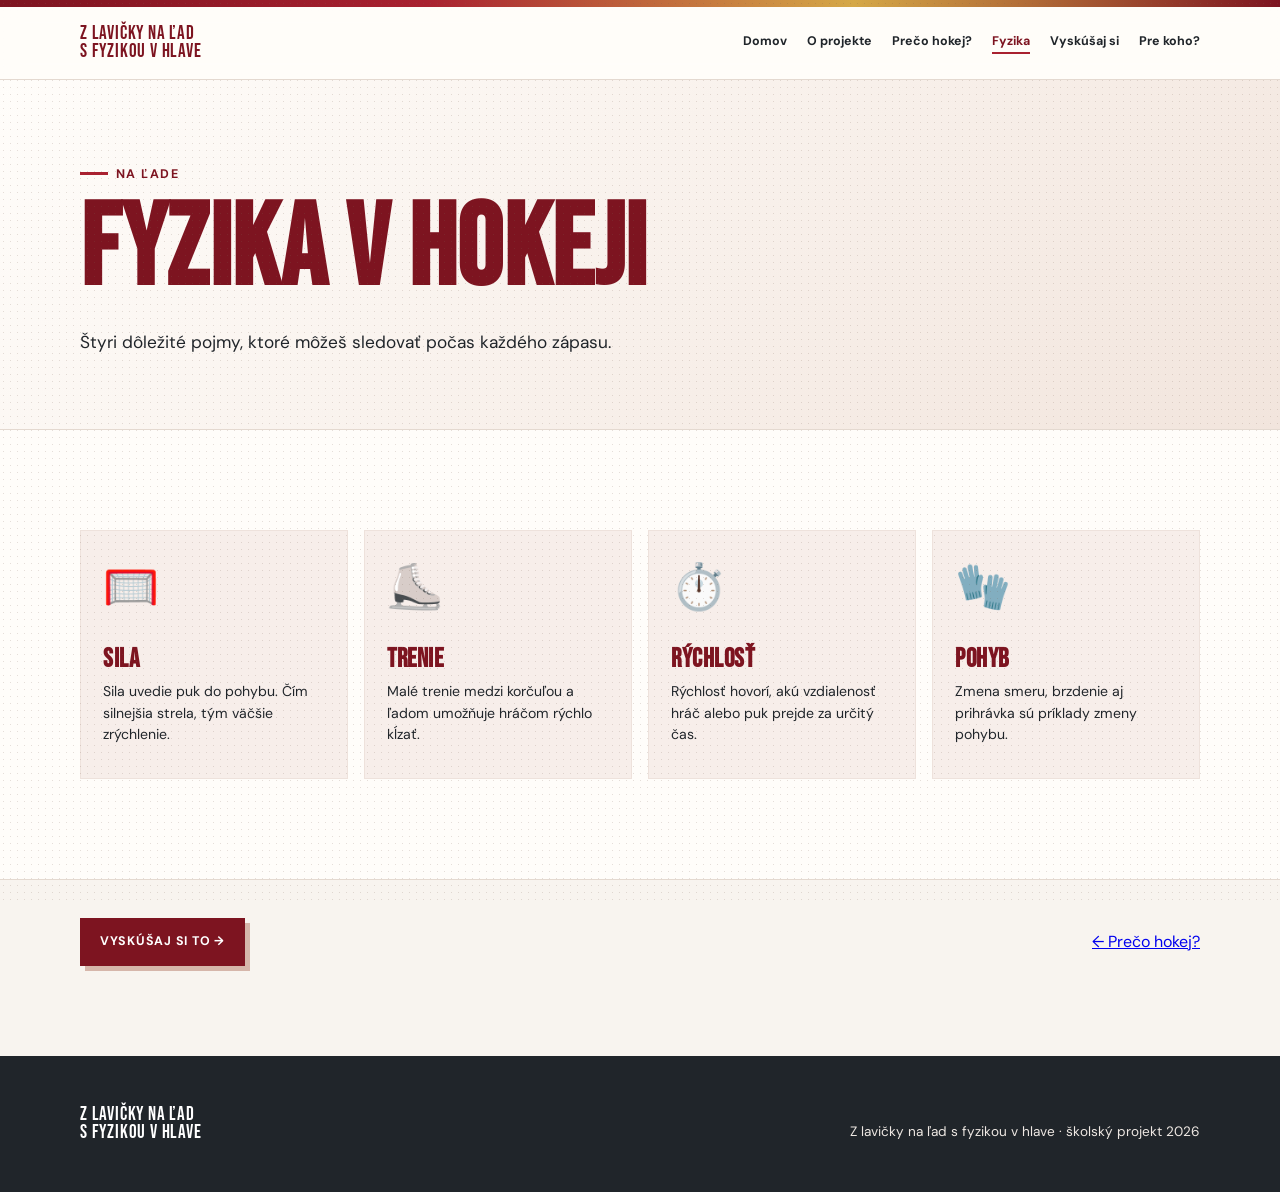
==== fyzika.html @ 31dd0256 "Rozdeliť web na samostatné podstránky Každá položka menu teraz vedie na vlastnú HTML podstránku." ====
<!doctype html><html lang="sk"><head><meta charset="utf-8"><meta name="viewport" content="width=device-width,initial-scale=1"><title>Fyzika v hokeji | Z lavičky na ľad</title><link rel="stylesheet" href="styles.css"></head><body><div class="topline"></div><header><nav class="container"><a class="brand" href="index.html">Z LAVIČKY NA ĽAD<br>S FYZIKOU V HLAVE</a><div class="links"><a href="index.html">Domov</a><a href="o-projekte.html">O projekte</a><a href="preco-hokej.html">Prečo hokej?</a><a class="active" href="fyzika.html">Fyzika</a><a href="vyskusaj-si.html">Vyskúšaj si</a><a href="pre-koho.html">Pre koho?</a></div></nav></header><main><section class="page-hero"><div class="container"><span class="eyebrow">Na ľade</span><h1>FYZIKA V HOKEJI</h1><p>Štyri dôležité pojmy, ktoré môžeš sledovať počas každého zápasu.</p></div></section><section class="physics"><div class="container cards"><article class="card"><span class="icon">🥅</span><h3>Sila</h3><p>Sila uvedie puk do pohybu. Čím silnejšia strela, tým väčšie zrýchlenie.</p></article><article class="card"><span class="icon">⛸️</span><h3>Trenie</h3><p>Malé trenie medzi korčuľou a ľadom umožňuje hráčom rýchlo kĺzať.</p></article><article class="card"><span class="icon">⏱️</span><h3>Rýchlosť</h3><p>Rýchlosť hovorí, akú vzdialenosť hráč alebo puk prejde za určitý čas.</p></article><article class="card"><span class="icon">🧤</span><h3>Pohyb</h3><p>Zmena smeru, brzdenie aj prihrávka sú príklady zmeny pohybu.</p></article></div></section><div class="container next-page"><a class="button" href="vyskusaj-si.html">Vyskúšaj si to →</a><a href="preco-hokej.html">← Prečo hokej?</a></div></main><footer><div class="container"><a class="brand" href="index.html">Z LAVIČKY NA ĽAD<br>S FYZIKOU V HLAVE</a><p>Z lavičky na ľad s fyzikou v hlave · školský projekt 2026</p></div></footer></body></html>
---- styles.css ----
@import url('https://fonts.googleapis.com/css2?family=Bebas+Neue&family=DM+Sans:wght@400;500;600;700&family=Kalam:wght@300;400;700&display=swap');
:root{--wine:#7d1420;--red:#a92130;--ink:#20252a;--cream:#f8f4ef;--paper:#fffdfa;--line:#e4d9d0;--shadow:0 16px 40px rgba(57,35,26,.12)}*{box-sizing:border-box}body{margin:0;font-family:'DM Sans',sans-serif;color:var(--ink);background:var(--cream);line-height:1.55}body:before{content:"";position:fixed;inset:0;pointer-events:none;opacity:.2;background-image:radial-gradient(#7d6255 .55px,transparent .55px);background-size:7px 7px;z-index:5}.container{width:min(1120px,calc(100% - 40px));margin:auto}.topline{height:7px;background:linear-gradient(90deg,var(--wine),var(--red),#d5a847,var(--wine))}header{position:sticky;top:0;z-index:10;background:rgba(255,253,250,.94);backdrop-filter:blur(10px);border-bottom:1px solid var(--line)}nav{min-height:72px;display:flex;align-items:center;justify-content:space-between;gap:24px}.brand{color:var(--wine);font-family:'Bebas Neue',sans-serif;letter-spacing:.8px;font-size:1.2rem;line-height:.95;max-width:190px;text-decoration:none}.links{display:flex;gap:20px;flex-wrap:wrap;justify-content:flex-end}.links a{color:var(--ink);text-decoration:none;font-size:.78rem;font-weight:700}.links a:hover,.links a.active{color:var(--wine);border-bottom:2px solid var(--red)}h1,h2,h3{margin:0;font-family:'Bebas Neue',sans-serif;line-height:.92;letter-spacing:.5px}h1{font-size:clamp(4rem,9vw,8.4rem);color:var(--wine)}h2{font-size:clamp(2.7rem,5vw,4.6rem);color:var(--wine)}h3{font-size:1.65rem;color:var(--wine)}.eyebrow{display:inline-flex;gap:8px;margin-bottom:14px;color:var(--wine);font-size:.78rem;font-weight:700;text-transform:uppercase;letter-spacing:.12em}.eyebrow:before{content:"";width:28px;border-top:3px solid var(--red);margin-top:.55em}.button{display:inline-flex;gap:10px;align-items:center;background:var(--wine);color:#fff;padding:14px 20px;text-decoration:none;text-transform:uppercase;letter-spacing:.06em;font-size:.78rem;font-weight:700;box-shadow:5px 5px 0 #d6b6aa}.hero{min-height:calc(100vh - 79px);display:grid;grid-template-columns:1.06fr .94fr;gap:46px;align-items:center;padding:70px 0}.hero p,.page-hero p{max-width:620px;font-size:1.08rem;margin:25px 0 28px}.hand{font-family:'Kalam',cursive;font-size:1.4rem;color:var(--wine)}.hero-art{min-height:500px;display:grid;place-items:center;background:linear-gradient(145deg,#d8e2e4,#faf7f1 52%,#cfdee2);border:12px solid #fff;box-shadow:var(--shadow)}.book-cover{display:block;width:min(76%,350px);max-height:440px;object-fit:contain;filter:drop-shadow(12px 17px 10px rgba(0,0,0,.25));transform:rotate(2deg)}section{padding:100px 0}.page-hero{padding:85px 0 45px;background:linear-gradient(135deg,#fffdfa,#f2e5dd)}.intro,.steps{display:grid;grid-template-columns:.85fr 1.15fr;gap:70px;align-items:start}.intro p{font-size:1.1rem}.note{border-left:5px solid var(--red);padding:18px 21px;background:#f2e9e1;margin-top:30px;font-family:'Kalam',cursive;font-size:1.2rem;color:var(--wine)}.physics{background:var(--paper);border-block:1px solid var(--line)}.cards{display:grid;grid-template-columns:repeat(4,1fr);gap:16px}.card{background:#f7eeea;padding:22px;min-height:220px;border:1px solid #eee2dc}.card:hover{transform:translateY(-7px);box-shadow:var(--shadow)}.icon{font-size:2.8rem;display:block;margin-bottom:24px}.card p{font-size:.88rem;margin:10px 0}.step-list{display:grid;gap:16px}.step{display:grid;grid-template-columns:48px 1fr;gap:16px;align-items:center;padding:12px 0;border-bottom:1px solid var(--line)}.number{display:grid;place-items:center;width:42px;height:42px;border-radius:50%;background:var(--wine);color:#fff;font-weight:700}.step p{margin:2px 0;font-size:.9rem}.formula{background:var(--wine);color:#fff;padding:38px;box-shadow:var(--shadow)}.formula h3{color:#fff;font-size:2.25rem}.equation{font-family:'Kalam',cursive;font-size:2rem;margin:20px 0;border-block:1px solid rgba(255,255,255,.4);padding:12px 0}.calculator{background:var(--paper)}.calculator-box{max-width:760px;margin:auto;padding:36px;background:#f4ece7;border:1px solid var(--line);box-shadow:var(--shadow)}.fields{display:grid;grid-template-columns:1fr 1fr auto;gap:14px;align-items:end}label{display:grid;gap:7px;color:var(--wine);font-size:.78rem;font-weight:700;text-transform:uppercase}input{width:100%;border:1px solid #cbaaa3;background:#fff;padding:13px;font:inherit}button{border:0;cursor:pointer;font:inherit}.result{min-height:55px;padding-top:15px;font-size:1.15rem;font-weight:700;color:var(--wine)}.audiences{background:linear-gradient(135deg,#edf4f5,#fffdf8)}.audience-grid{display:grid;grid-template-columns:repeat(3,1fr);gap:18px}.audience{background:rgba(255,255,255,.75);padding:28px;border-top:5px solid var(--wine)}.audience:nth-child(2){border-color:#31677a}.audience:nth-child(3){border-color:#345c4a}.audience ul{padding-left:20px;font-size:.9rem}.next-page{display:flex;justify-content:space-between;gap:16px;padding:38px 0 90px;align-items:center}footer{background:#20252a;color:#eee8e3;padding:50px 0}footer .container{display:flex;justify-content:space-between;align-items:end;gap:30px}footer p{margin:0;font-size:.85rem}footer .brand{color:#fff}@media(max-width:800px){.links{gap:12px}.links a{font-size:.7rem}.hero,.intro,.steps{grid-template-columns:1fr;gap:36px}.hero{padding:45px 0}.hero-art{min-height:390px;order:-1}.cards{grid-template-columns:1fr 1fr}.fields,.audience-grid{grid-template-columns:1fr}section{padding:70px 0}}@media(max-width:480px){.container{width:min(100% - 28px,1120px)}nav{padding:12px 0;align-items:flex-start}.brand{font-size:1.05rem}.links{gap:8px;max-width:210px}.links a{font-size:.66rem}.cards{grid-template-columns:1fr}h1{font-size:4rem}.next-page,footer .container{align-items:flex-start;flex-direction:column}}
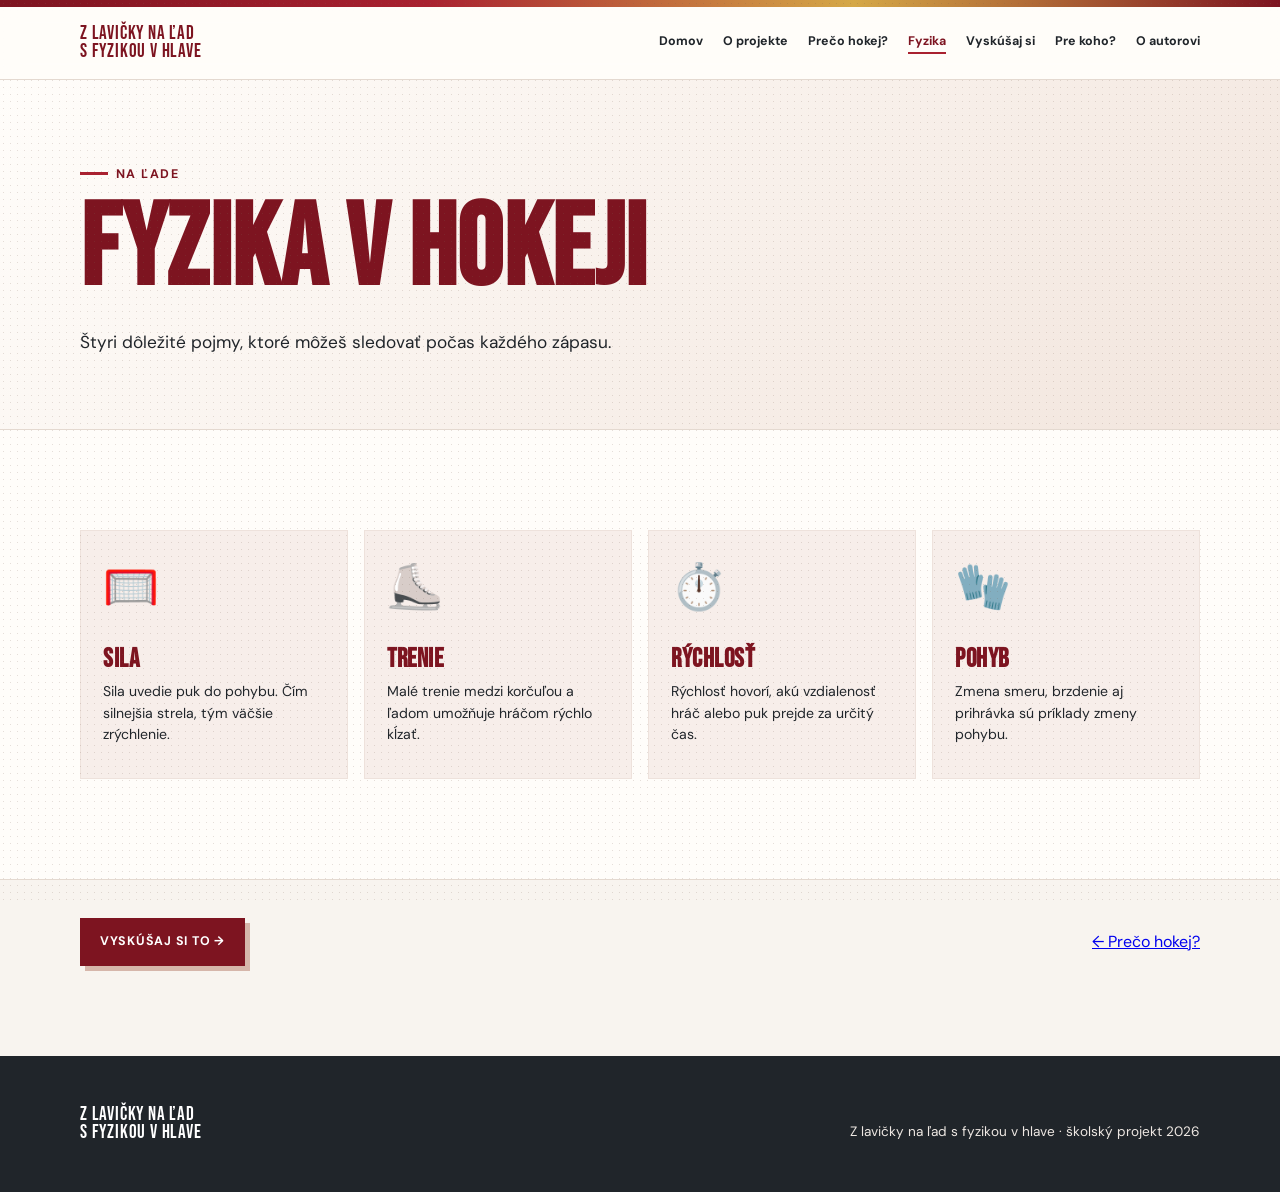
==== commit c888307f: "Pridať podstránku O autorovi" ====
--- a/fyzika.html
+++ b/fyzika.html
@@ -1 +1 @@
-<!doctype html><html lang="sk"><head><meta charset="utf-8"><meta name="viewport" content="width=device-width,initial-scale=1"><title>Fyzika v hokeji | Z lavičky na ľad</title><link rel="stylesheet" href="styles.css"></head><body><div class="topline"></div><header><nav class="container"><a class="brand" href="index.html">Z LAVIČKY NA ĽAD<br>S FYZIKOU V HLAVE</a><div class="links"><a href="index.html">Domov</a><a href="o-projekte.html">O projekte</a><a href="preco-hokej.html">Prečo hokej?</a><a class="active" href="fyzika.html">Fyzika</a><a href="vyskusaj-si.html">Vyskúšaj si</a><a href="pre-koho.html">Pre koho?</a></div></nav></header><main><section class="page-hero"><div class="container"><span class="eyebrow">Na ľade</span><h1>FYZIKA V HOKEJI</h1><p>Štyri dôležité pojmy, ktoré môžeš sledovať počas každého zápasu.</p></div></section><section class="physics"><div class="container cards"><article class="card"><span class="icon">🥅</span><h3>Sila</h3><p>Sila uvedie puk do pohybu. Čím silnejšia strela, tým väčšie zrýchlenie.</p></article><article class="card"><span class="icon">⛸️</span><h3>Trenie</h3><p>Malé trenie medzi korčuľou a ľadom umožňuje hráčom rýchlo kĺzať.</p></article><article class="card"><span class="icon">⏱️</span><h3>Rýchlosť</h3><p>Rýchlosť hovorí, akú vzdialenosť hráč alebo puk prejde za určitý čas.</p></article><article class="card"><span class="icon">🧤</span><h3>Pohyb</h3><p>Zmena smeru, brzdenie aj prihrávka sú príklady zmeny pohybu.</p></article></div></section><div class="container next-page"><a class="button" href="vyskusaj-si.html">Vyskúšaj si to →</a><a href="preco-hokej.html">← Prečo hokej?</a></div></main><footer><div class="container"><a class="brand" href="index.html">Z LAVIČKY NA ĽAD<br>S FYZIKOU V HLAVE</a><p>Z lavičky na ľad s fyzikou v hlave · školský projekt 2026</p></div></footer></body></html>
+<!doctype html><html lang="sk"><head><meta charset="utf-8"><meta name="viewport" content="width=device-width,initial-scale=1"><title>Fyzika v hokeji | Z lavičky na ľad</title><link rel="stylesheet" href="styles.css"></head><body><div class="topline"></div><header><nav class="container"><a class="brand" href="index.html">Z LAVIČKY NA ĽAD<br>S FYZIKOU V HLAVE</a><div class="links"><a href="index.html">Domov</a><a href="o-projekte.html">O projekte</a><a href="preco-hokej.html">Prečo hokej?</a><a class="active" href="fyzika.html">Fyzika</a><a href="vyskusaj-si.html">Vyskúšaj si</a><a href="pre-koho.html">Pre koho?</a><a href="o-autorovi.html">O autorovi</a></div></nav></header><main><section class="page-hero"><div class="container"><span class="eyebrow">Na ľade</span><h1>FYZIKA V HOKEJI</h1><p>Štyri dôležité pojmy, ktoré môžeš sledovať počas každého zápasu.</p></div></section><section class="physics"><div class="container cards"><article class="card"><span class="icon">🥅</span><h3>Sila</h3><p>Sila uvedie puk do pohybu. Čím silnejšia strela, tým väčšie zrýchlenie.</p></article><article class="card"><span class="icon">⛸️</span><h3>Trenie</h3><p>Malé trenie medzi korčuľou a ľadom umožňuje hráčom rýchlo kĺzať.</p></article><article class="card"><span class="icon">⏱️</span><h3>Rýchlosť</h3><p>Rýchlosť hovorí, akú vzdialenosť hráč alebo puk prejde za určitý čas.</p></article><article class="card"><span class="icon">🧤</span><h3>Pohyb</h3><p>Zmena smeru, brzdenie aj prihrávka sú príklady zmeny pohybu.</p></article></div></section><div class="container next-page"><a class="button" href="vyskusaj-si.html">Vyskúšaj si to →</a><a href="preco-hokej.html">← Prečo hokej?</a></div></main><footer><div class="container"><a class="brand" href="index.html">Z LAVIČKY NA ĽAD<br>S FYZIKOU V HLAVE</a><p>Z lavičky na ľad s fyzikou v hlave · školský projekt 2026</p></div></footer></body></html>
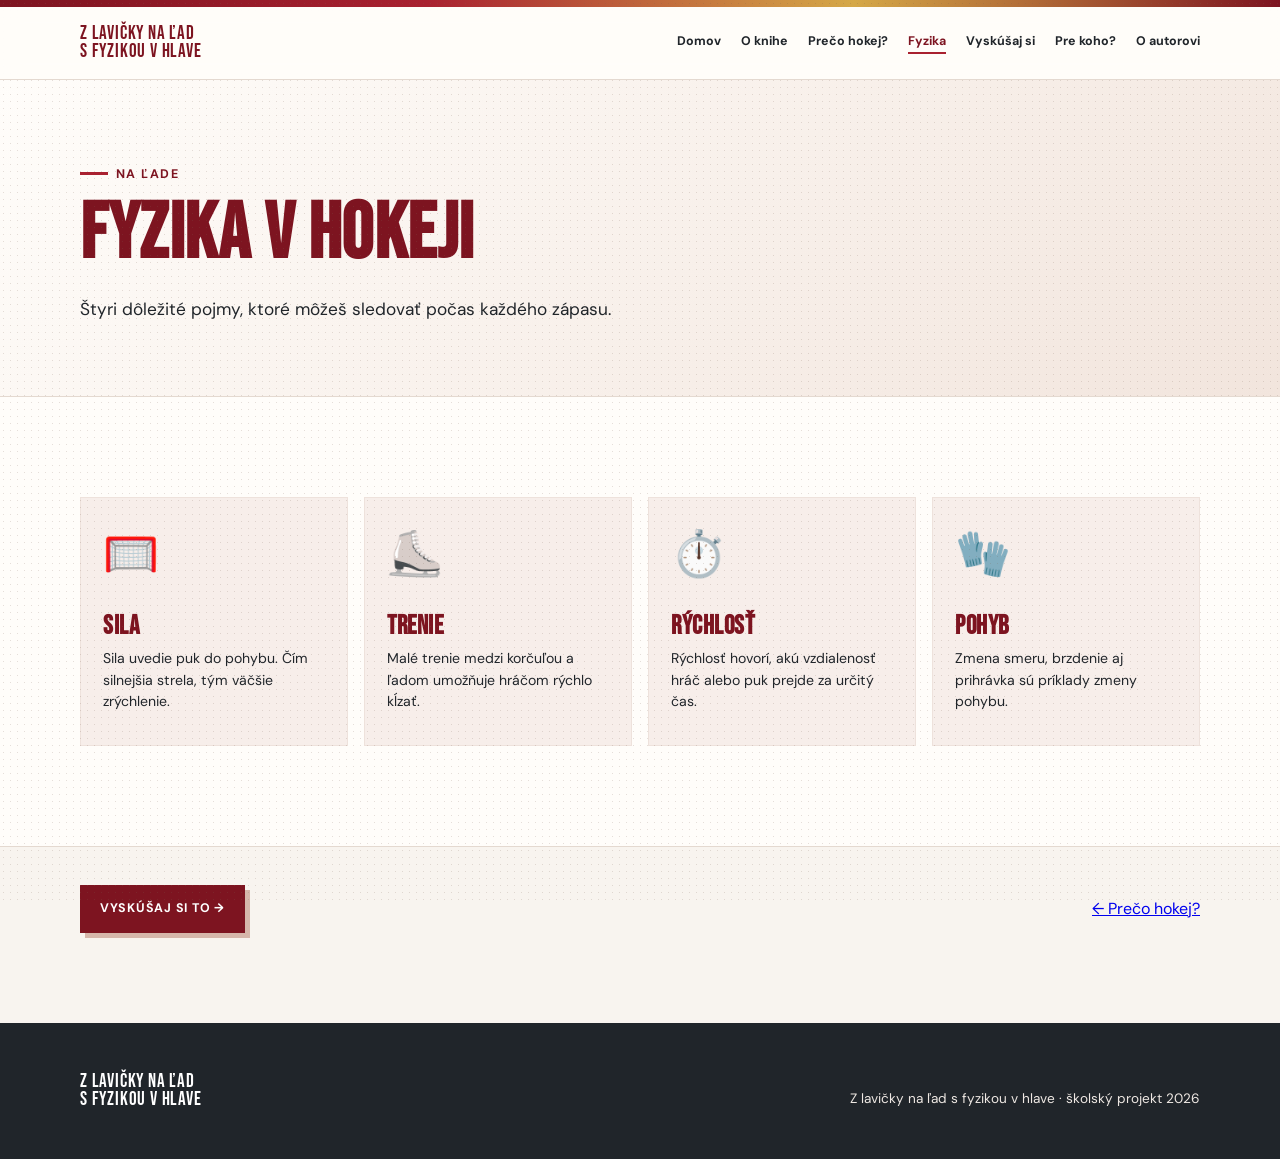
==== commit 78aaad8e: "Upraviť podstránku O knihe" ====
--- a/fyzika.html
+++ b/fyzika.html
@@ -1 +1 @@
-<!doctype html><html lang="sk"><head><meta charset="utf-8"><meta name="viewport" content="width=device-width,initial-scale=1"><title>Fyzika v hokeji | Z lavičky na ľad</title><link rel="stylesheet" href="styles.css"></head><body><div class="topline"></div><header><nav class="container"><a class="brand" href="index.html">Z LAVIČKY NA ĽAD<br>S FYZIKOU V HLAVE</a><div class="links"><a href="index.html">Domov</a><a href="o-projekte.html">O projekte</a><a href="preco-hokej.html">Prečo hokej?</a><a class="active" href="fyzika.html">Fyzika</a><a href="vyskusaj-si.html">Vyskúšaj si</a><a href="pre-koho.html">Pre koho?</a><a href="o-autorovi.html">O autorovi</a></div></nav></header><main><section class="page-hero"><div class="container"><span class="eyebrow">Na ľade</span><h1>FYZIKA V HOKEJI</h1><p>Štyri dôležité pojmy, ktoré môžeš sledovať počas každého zápasu.</p></div></section><section class="physics"><div class="container cards"><article class="card"><span class="icon">🥅</span><h3>Sila</h3><p>Sila uvedie puk do pohybu. Čím silnejšia strela, tým väčšie zrýchlenie.</p></article><article class="card"><span class="icon">⛸️</span><h3>Trenie</h3><p>Malé trenie medzi korčuľou a ľadom umožňuje hráčom rýchlo kĺzať.</p></article><article class="card"><span class="icon">⏱️</span><h3>Rýchlosť</h3><p>Rýchlosť hovorí, akú vzdialenosť hráč alebo puk prejde za určitý čas.</p></article><article class="card"><span class="icon">🧤</span><h3>Pohyb</h3><p>Zmena smeru, brzdenie aj prihrávka sú príklady zmeny pohybu.</p></article></div></section><div class="container next-page"><a class="button" href="vyskusaj-si.html">Vyskúšaj si to →</a><a href="preco-hokej.html">← Prečo hokej?</a></div></main><footer><div class="container"><a class="brand" href="index.html">Z LAVIČKY NA ĽAD<br>S FYZIKOU V HLAVE</a><p>Z lavičky na ľad s fyzikou v hlave · školský projekt 2026</p></div></footer></body></html>
+<!doctype html><html lang="sk"><head><meta charset="utf-8"><meta name="viewport" content="width=device-width,initial-scale=1"><title>Fyzika v hokeji | Z lavičky na ľad</title><link rel="stylesheet" href="styles.css"></head><body><div class="topline"></div><header><nav class="container"><a class="brand" href="index.html">Z LAVIČKY NA ĽAD<br>S FYZIKOU V HLAVE</a><div class="links"><a href="index.html">Domov</a><a href="o-projekte.html">O knihe</a><a href="preco-hokej.html">Prečo hokej?</a><a class="active" href="fyzika.html">Fyzika</a><a href="vyskusaj-si.html">Vyskúšaj si</a><a href="pre-koho.html">Pre koho?</a><a href="o-autorovi.html">O autorovi</a></div></nav></header><main><section class="page-hero"><div class="container"><span class="eyebrow">Na ľade</span><h1>FYZIKA V HOKEJI</h1><p>Štyri dôležité pojmy, ktoré môžeš sledovať počas každého zápasu.</p></div></section><section class="physics"><div class="container cards"><article class="card"><span class="icon">🥅</span><h3>Sila</h3><p>Sila uvedie puk do pohybu. Čím silnejšia strela, tým väčšie zrýchlenie.</p></article><article class="card"><span class="icon">⛸️</span><h3>Trenie</h3><p>Malé trenie medzi korčuľou a ľadom umožňuje hráčom rýchlo kĺzať.</p></article><article class="card"><span class="icon">⏱️</span><h3>Rýchlosť</h3><p>Rýchlosť hovorí, akú vzdialenosť hráč alebo puk prejde za určitý čas.</p></article><article class="card"><span class="icon">🧤</span><h3>Pohyb</h3><p>Zmena smeru, brzdenie aj prihrávka sú príklady zmeny pohybu.</p></article></div></section><div class="container next-page"><a class="button" href="vyskusaj-si.html">Vyskúšaj si to →</a><a href="preco-hokej.html">← Prečo hokej?</a></div></main><footer><div class="container"><a class="brand" href="index.html">Z LAVIČKY NA ĽAD<br>S FYZIKOU V HLAVE</a><p>Z lavičky na ľad s fyzikou v hlave · školský projekt 2026</p></div></footer></body></html>
--- a/styles.css
+++ b/styles.css
@@ -1,2 +1,82 @@
 @import url('https://fonts.googleapis.com/css2?family=Bebas+Neue&family=DM+Sans:wght@400;500;600;700&family=Kalam:wght@300;400;700&display=swap');
-:root{--wine:#7d1420;--red:#a92130;--ink:#20252a;--cream:#f8f4ef;--paper:#fffdfa;--line:#e4d9d0;--shadow:0 16px 40px rgba(57,35,26,.12)}*{box-sizing:border-box}body{margin:0;font-family:'DM Sans',sans-serif;color:var(--ink);background:var(--cream);line-height:1.55}body:before{content:"";position:fixed;inset:0;pointer-events:none;opacity:.2;background-image:radial-gradient(#7d6255 .55px,transparent .55px);background-size:7px 7px;z-index:5}.container{width:min(1120px,calc(100% - 40px));margin:auto}.topline{height:7px;background:linear-gradient(90deg,var(--wine),var(--red),#d5a847,var(--wine))}header{position:sticky;top:0;z-index:10;background:rgba(255,253,250,.94);backdrop-filter:blur(10px);border-bottom:1px solid var(--line)}nav{min-height:72px;display:flex;align-items:center;justify-content:space-between;gap:24px}.brand{color:var(--wine);font-family:'Bebas Neue',sans-serif;letter-spacing:.8px;font-size:1.2rem;line-height:.95;max-width:190px;text-decoration:none}.links{display:flex;gap:20px;flex-wrap:wrap;justify-content:flex-end}.links a{color:var(--ink);text-decoration:none;font-size:.78rem;font-weight:700}.links a:hover,.links a.active{color:var(--wine);border-bottom:2px solid var(--red)}h1,h2,h3{margin:0;font-family:'Bebas Neue',sans-serif;line-height:.92;letter-spacing:.5px}h1{font-size:clamp(4rem,9vw,8.4rem);color:var(--wine)}h2{font-size:clamp(2.7rem,5vw,4.6rem);color:var(--wine)}h3{font-size:1.65rem;color:var(--wine)}.eyebrow{display:inline-flex;gap:8px;margin-bottom:14px;color:var(--wine);font-size:.78rem;font-weight:700;text-transform:uppercase;letter-spacing:.12em}.eyebrow:before{content:"";width:28px;border-top:3px solid var(--red);margin-top:.55em}.button{display:inline-flex;gap:10px;align-items:center;background:var(--wine);color:#fff;padding:14px 20px;text-decoration:none;text-transform:uppercase;letter-spacing:.06em;font-size:.78rem;font-weight:700;box-shadow:5px 5px 0 #d6b6aa}.hero{min-height:calc(100vh - 79px);display:grid;grid-template-columns:1.06fr .94fr;gap:46px;align-items:center;padding:70px 0}.hero p,.page-hero p{max-width:620px;font-size:1.08rem;margin:25px 0 28px}.hand{font-family:'Kalam',cursive;font-size:1.4rem;color:var(--wine)}.hero-art{min-height:500px;display:grid;place-items:center;background:linear-gradient(145deg,#d8e2e4,#faf7f1 52%,#cfdee2);border:12px solid #fff;box-shadow:var(--shadow)}.book-cover{display:block;width:min(76%,350px);max-height:440px;object-fit:contain;filter:drop-shadow(12px 17px 10px rgba(0,0,0,.25));transform:rotate(2deg)}section{padding:100px 0}.page-hero{padding:85px 0 45px;background:linear-gradient(135deg,#fffdfa,#f2e5dd)}.intro,.steps{display:grid;grid-template-columns:.85fr 1.15fr;gap:70px;align-items:start}.intro p{font-size:1.1rem}.note{border-left:5px solid var(--red);padding:18px 21px;background:#f2e9e1;margin-top:30px;font-family:'Kalam',cursive;font-size:1.2rem;color:var(--wine)}.physics{background:var(--paper);border-block:1px solid var(--line)}.cards{display:grid;grid-template-columns:repeat(4,1fr);gap:16px}.card{background:#f7eeea;padding:22px;min-height:220px;border:1px solid #eee2dc}.card:hover{transform:translateY(-7px);box-shadow:var(--shadow)}.icon{font-size:2.8rem;display:block;margin-bottom:24px}.card p{font-size:.88rem;margin:10px 0}.step-list{display:grid;gap:16px}.step{display:grid;grid-template-columns:48px 1fr;gap:16px;align-items:center;padding:12px 0;border-bottom:1px solid var(--line)}.number{display:grid;place-items:center;width:42px;height:42px;border-radius:50%;background:var(--wine);color:#fff;font-weight:700}.step p{margin:2px 0;font-size:.9rem}.formula{background:var(--wine);color:#fff;padding:38px;box-shadow:var(--shadow)}.formula h3{color:#fff;font-size:2.25rem}.equation{font-family:'Kalam',cursive;font-size:2rem;margin:20px 0;border-block:1px solid rgba(255,255,255,.4);padding:12px 0}.calculator{background:var(--paper)}.calculator-box{max-width:760px;margin:auto;padding:36px;background:#f4ece7;border:1px solid var(--line);box-shadow:var(--shadow)}.fields{display:grid;grid-template-columns:1fr 1fr auto;gap:14px;align-items:end}label{display:grid;gap:7px;color:var(--wine);font-size:.78rem;font-weight:700;text-transform:uppercase}input{width:100%;border:1px solid #cbaaa3;background:#fff;padding:13px;font:inherit}button{border:0;cursor:pointer;font:inherit}.result{min-height:55px;padding-top:15px;font-size:1.15rem;font-weight:700;color:var(--wine)}.audiences{background:linear-gradient(135deg,#edf4f5,#fffdf8)}.audience-grid{display:grid;grid-template-columns:repeat(3,1fr);gap:18px}.audience{background:rgba(255,255,255,.75);padding:28px;border-top:5px solid var(--wine)}.audience:nth-child(2){border-color:#31677a}.audience:nth-child(3){border-color:#345c4a}.audience ul{padding-left:20px;font-size:.9rem}.next-page{display:flex;justify-content:space-between;gap:16px;padding:38px 0 90px;align-items:center}footer{background:#20252a;color:#eee8e3;padding:50px 0}footer .container{display:flex;justify-content:space-between;align-items:end;gap:30px}footer p{margin:0;font-size:.85rem}footer .brand{color:#fff}@media(max-width:800px){.links{gap:12px}.links a{font-size:.7rem}.hero,.intro,.steps{grid-template-columns:1fr;gap:36px}.hero{padding:45px 0}.hero-art{min-height:390px;order:-1}.cards{grid-template-columns:1fr 1fr}.fields,.audience-grid{grid-template-columns:1fr}section{padding:70px 0}}@media(max-width:480px){.container{width:min(100% - 28px,1120px)}nav{padding:12px 0;align-items:flex-start}.brand{font-size:1.05rem}.links{gap:8px;max-width:210px}.links a{font-size:.66rem}.cards{grid-template-columns:1fr}h1{font-size:4rem}.next-page,footer .container{align-items:flex-start;flex-direction:column}}
+:root{--wine:#7d1420;--red:#a92130;--ink:#20252a;--cream:#f8f4ef;--paper:#fffdfa;--line:#e4d9d0;--shadow:0 16px 40px rgba(57,35,26,.12)}
+*{box-sizing:border-box}
+body{margin:0;font-family:'DM Sans',sans-serif;color:var(--ink);background:var(--cream);line-height:1.55}
+body:before{content:"";position:fixed;inset:0;pointer-events:none;opacity:.2;background-image:radial-gradient(#7d6255 .55px,transparent .55px);background-size:7px 7px;z-index:5}
+.container{width:min(1120px,calc(100% - 40px));margin:auto}
+.topline{height:7px;background:linear-gradient(90deg,var(--wine),var(--red),#d5a847,var(--wine))}
+header{position:sticky;top:0;z-index:10;background:rgba(255,253,250,.94);backdrop-filter:blur(10px);border-bottom:1px solid var(--line)}
+nav{min-height:72px;display:flex;align-items:center;justify-content:space-between;gap:24px}
+.brand{color:var(--wine);font-family:'Bebas Neue',sans-serif;letter-spacing:.8px;font-size:1.2rem;line-height:.95;max-width:190px;text-decoration:none}
+.links{display:flex;gap:20px;flex-wrap:wrap;justify-content:flex-end}
+.links a{color:var(--ink);text-decoration:none;font-size:.78rem;font-weight:700}
+.links a:hover,.links a.active{color:var(--wine);border-bottom:2px solid var(--red)}
+h1,h2,h3{margin:0;font-family:'Bebas Neue',sans-serif;line-height:.92;letter-spacing:.5px}
+h1{font-size:clamp(3.5rem,6.2vw,6.4rem);color:var(--wine)}
+h2{font-size:clamp(2.7rem,5vw,4.6rem);color:var(--wine)}
+h3{font-size:1.65rem;color:var(--wine)}
+.eyebrow{display:inline-flex;gap:8px;margin-bottom:14px;color:var(--wine);font-size:.78rem;font-weight:700;text-transform:uppercase;letter-spacing:.12em}
+.eyebrow:before{content:"";width:28px;border-top:3px solid var(--red);margin-top:.55em}
+.button{display:inline-flex;gap:10px;align-items:center;background:var(--wine);color:#fff;padding:14px 20px;text-decoration:none;text-transform:uppercase;letter-spacing:.06em;font-size:.78rem;font-weight:700;box-shadow:5px 5px 0 #d6b6aa}
+.hero{min-height:calc(100vh - 79px);display:grid;grid-template-columns:1.06fr .94fr;gap:46px;align-items:center;padding:70px 0}
+.hero p,.page-hero p{max-width:620px;font-size:1.08rem;margin:25px 0 28px}
+.hand{font-family:'Kalam',cursive;font-size:1.4rem;color:var(--wine)}
+.hero-art{min-height:500px;display:grid;place-items:center;background:transparent;border:0;box-shadow:none}
+.hero-photo{display:block;width:auto;max-width:100%;height:min(580px,70vh);object-fit:contain;filter:grayscale(1)}
+.book-cover{display:block;width:min(76%,350px);max-height:440px;object-fit:contain;filter:drop-shadow(12px 17px 10px rgba(0,0,0,.25));transform:rotate(2deg)}
+.project-book{text-align:center}
+.project-book .book-cover{margin:48px auto 0;transform:none}
+section{padding:100px 0}
+.page-hero{padding:85px 0 45px;background:linear-gradient(135deg,#fffdfa,#f2e5dd)}
+.intro,.steps{display:grid;grid-template-columns:.85fr 1.15fr;gap:70px;align-items:start}
+.intro p{font-size:1.1rem}
+.note{border-left:5px solid var(--red);padding:18px 21px;background:#f2e9e1;margin-top:30px;font-family:'Kalam',cursive;font-size:1.2rem;color:var(--wine)}
+.physics{background:var(--paper);border-block:1px solid var(--line)}
+.cards{display:grid;grid-template-columns:repeat(4,1fr);gap:16px}
+.card{background:#f7eeea;padding:22px;min-height:220px;border:1px solid #eee2dc}
+.card:hover{transform:translateY(-7px);box-shadow:var(--shadow)}
+.icon{font-size:2.8rem;display:block;margin-bottom:24px}
+.card p{font-size:.88rem;margin:10px 0}
+.step-list{display:grid;gap:16px}
+.step{display:grid;grid-template-columns:48px 1fr;gap:16px;align-items:center;padding:12px 0;border-bottom:1px solid var(--line)}
+.number{display:grid;place-items:center;width:42px;height:42px;border-radius:50%;background:var(--wine);color:#fff;font-weight:700}
+.step p{margin:2px 0;font-size:.9rem}
+.formula{background:var(--wine);color:#fff;padding:38px;box-shadow:var(--shadow)}
+.formula h3{color:#fff;font-size:2.25rem}
+.equation{font-family:'Kalam',cursive;font-size:2rem;margin:20px 0;border-block:1px solid rgba(255,255,255,.4);padding:12px 0}
+.calculator{background:var(--paper)}
+.calculator-box{max-width:760px;margin:auto;padding:36px;background:#f4ece7;border:1px solid var(--line);box-shadow:var(--shadow)}
+.fields{display:grid;grid-template-columns:1fr 1fr auto;gap:14px;align-items:end}
+label{display:grid;gap:7px;color:var(--wine);font-size:.78rem;font-weight:700;text-transform:uppercase}
+input{width:100%;border:1px solid #cbaaa3;background:#fff;padding:13px;font:inherit}
+button{border:0;cursor:pointer;font:inherit}
+.result{min-height:55px;padding-top:15px;font-size:1.15rem;font-weight:700;color:var(--wine)}
+.audiences{background:linear-gradient(135deg,#edf4f5,#fffdf8)}
+.audience-grid{display:grid;grid-template-columns:repeat(3,1fr);gap:18px}
+.audience{background:rgba(255,255,255,.75);padding:28px;border-top:5px solid var(--wine)}
+.audience:nth-child(2){border-color:#31677a}
+.audience:nth-child(3){border-color:#345c4a}
+.audience ul{padding-left:20px;font-size:.9rem}
+.next-page{display:flex;justify-content:space-between;gap:16px;padding:38px 0 90px;align-items:center}
+footer{background:#20252a;color:#eee8e3;padding:50px 0}
+footer .container{display:flex;justify-content:space-between;align-items:end;gap:30px}
+footer p{margin:0;font-size:.85rem}
+footer .brand{color:#fff}
+@media(max-width:800px){.links{gap:12px}
+.links a{font-size:.7rem}
+.intro,.steps{grid-template-columns:1fr;gap:36px}
+.hero{grid-template-columns:1.06fr .94fr;gap:20px;padding:45px 0}
+.hero-art{min-height:390px}
+.cards{grid-template-columns:1fr 1fr}
+.fields,.audience-grid{grid-template-columns:1fr}
+section{padding:70px 0}
+}
+@media(max-width:480px){.container{width:min(100% - 28px,1120px)}
+nav{padding:12px 0;align-items:flex-start}
+.brand{font-size:1.05rem}
+.links{gap:8px;max-width:210px}
+.links a{font-size:.66rem}
+.cards{grid-template-columns:1fr}
+h1{font-size:2.8rem}
+.next-page,footer .container{align-items:flex-start;flex-direction:column}
+}
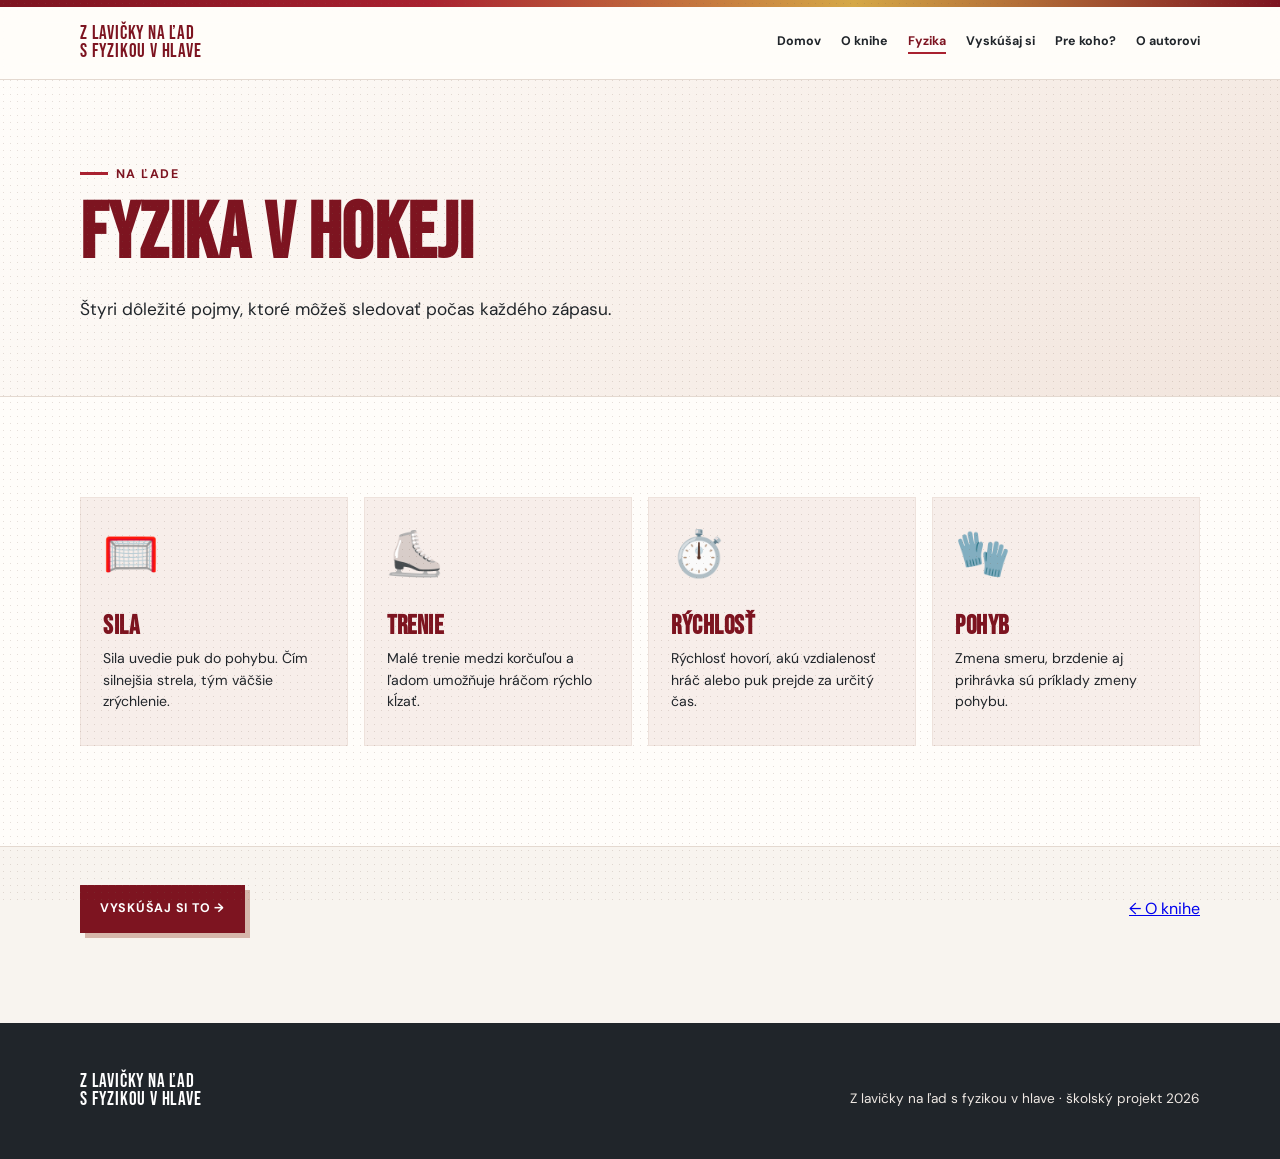
==== commit 32ae79dd: "Odstrániť podstránku Prečo hokej" ====
--- a/fyzika.html
+++ b/fyzika.html
@@ -1 +1 @@
-<!doctype html><html lang="sk"><head><meta charset="utf-8"><meta name="viewport" content="width=device-width,initial-scale=1"><title>Fyzika v hokeji | Z lavičky na ľad</title><link rel="stylesheet" href="styles.css"></head><body><div class="topline"></div><header><nav class="container"><a class="brand" href="index.html">Z LAVIČKY NA ĽAD<br>S FYZIKOU V HLAVE</a><div class="links"><a href="index.html">Domov</a><a href="o-projekte.html">O knihe</a><a href="preco-hokej.html">Prečo hokej?</a><a class="active" href="fyzika.html">Fyzika</a><a href="vyskusaj-si.html">Vyskúšaj si</a><a href="pre-koho.html">Pre koho?</a><a href="o-autorovi.html">O autorovi</a></div></nav></header><main><section class="page-hero"><div class="container"><span class="eyebrow">Na ľade</span><h1>FYZIKA V HOKEJI</h1><p>Štyri dôležité pojmy, ktoré môžeš sledovať počas každého zápasu.</p></div></section><section class="physics"><div class="container cards"><article class="card"><span class="icon">🥅</span><h3>Sila</h3><p>Sila uvedie puk do pohybu. Čím silnejšia strela, tým väčšie zrýchlenie.</p></article><article class="card"><span class="icon">⛸️</span><h3>Trenie</h3><p>Malé trenie medzi korčuľou a ľadom umožňuje hráčom rýchlo kĺzať.</p></article><article class="card"><span class="icon">⏱️</span><h3>Rýchlosť</h3><p>Rýchlosť hovorí, akú vzdialenosť hráč alebo puk prejde za určitý čas.</p></article><article class="card"><span class="icon">🧤</span><h3>Pohyb</h3><p>Zmena smeru, brzdenie aj prihrávka sú príklady zmeny pohybu.</p></article></div></section><div class="container next-page"><a class="button" href="vyskusaj-si.html">Vyskúšaj si to →</a><a href="preco-hokej.html">← Prečo hokej?</a></div></main><footer><div class="container"><a class="brand" href="index.html">Z LAVIČKY NA ĽAD<br>S FYZIKOU V HLAVE</a><p>Z lavičky na ľad s fyzikou v hlave · školský projekt 2026</p></div></footer></body></html>
+<!doctype html><html lang="sk"><head><meta charset="utf-8"><meta name="viewport" content="width=device-width,initial-scale=1"><title>Fyzika v hokeji | Z lavičky na ľad</title><link rel="stylesheet" href="styles.css"></head><body><div class="topline"></div><header><nav class="container"><a class="brand" href="index.html">Z LAVIČKY NA ĽAD<br>S FYZIKOU V HLAVE</a><div class="links"><a href="index.html">Domov</a><a href="o-projekte.html">O knihe</a><a class="active" href="fyzika.html">Fyzika</a><a href="vyskusaj-si.html">Vyskúšaj si</a><a href="pre-koho.html">Pre koho?</a><a href="o-autorovi.html">O autorovi</a></div></nav></header><main><section class="page-hero"><div class="container"><span class="eyebrow">Na ľade</span><h1>FYZIKA V HOKEJI</h1><p>Štyri dôležité pojmy, ktoré môžeš sledovať počas každého zápasu.</p></div></section><section class="physics"><div class="container cards"><article class="card"><span class="icon">🥅</span><h3>Sila</h3><p>Sila uvedie puk do pohybu. Čím silnejšia strela, tým väčšie zrýchlenie.</p></article><article class="card"><span class="icon">⛸️</span><h3>Trenie</h3><p>Malé trenie medzi korčuľou a ľadom umožňuje hráčom rýchlo kĺzať.</p></article><article class="card"><span class="icon">⏱️</span><h3>Rýchlosť</h3><p>Rýchlosť hovorí, akú vzdialenosť hráč alebo puk prejde za určitý čas.</p></article><article class="card"><span class="icon">🧤</span><h3>Pohyb</h3><p>Zmena smeru, brzdenie aj prihrávka sú príklady zmeny pohybu.</p></article></div></section><div class="container next-page"><a class="button" href="vyskusaj-si.html">Vyskúšaj si to →</a><a href="o-projekte.html">← O knihe</a></div></main><footer><div class="container"><a class="brand" href="index.html">Z LAVIČKY NA ĽAD<br>S FYZIKOU V HLAVE</a><p>Z lavičky na ľad s fyzikou v hlave · školský projekt 2026</p></div></footer></body></html>
